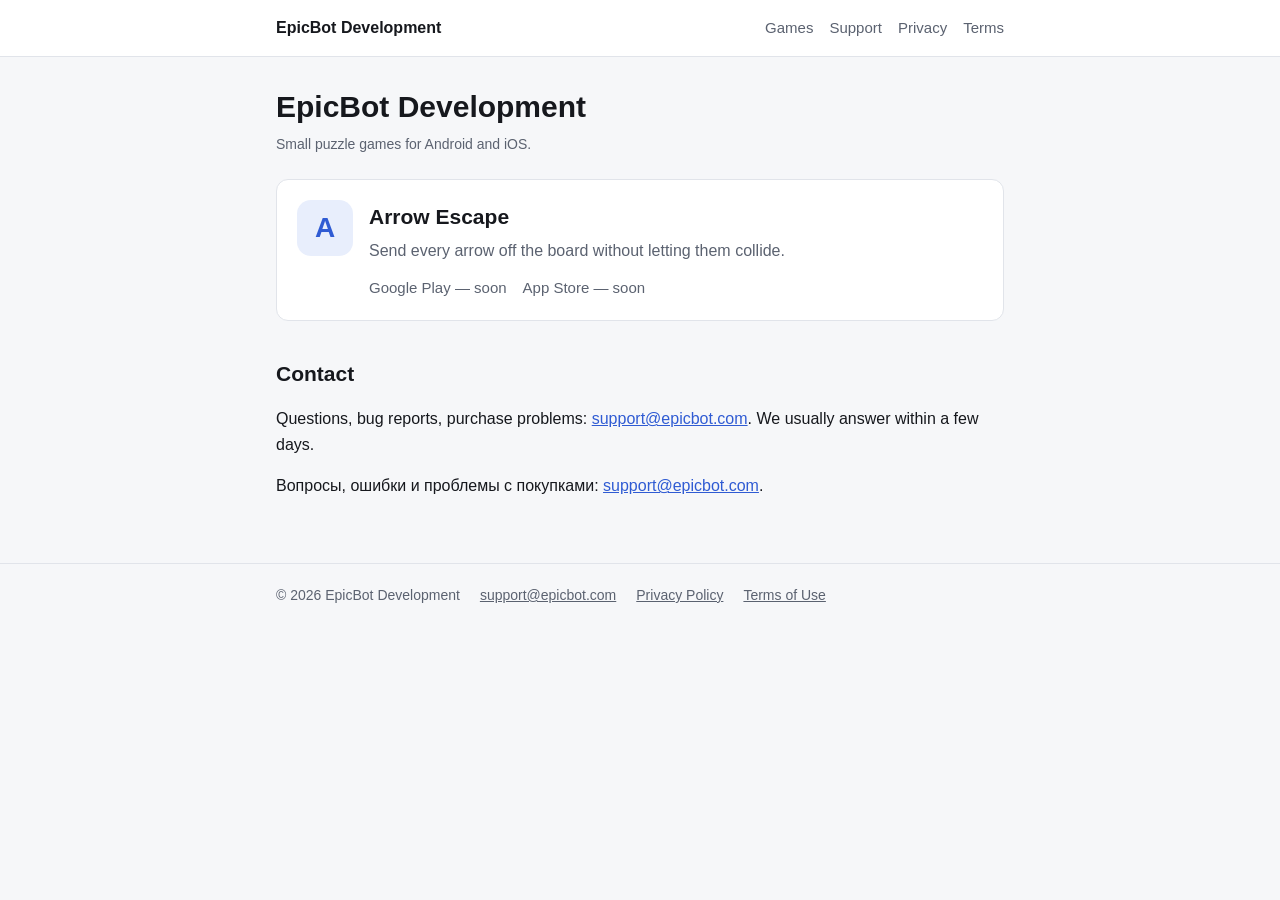
==== index.html @ 5615498a "Initial site" ====
<!doctype html>
<html lang="en">
<head>
  <meta charset="utf-8">
  <meta name="viewport" content="width=device-width, initial-scale=1">
  <title>EpicBot Development</title>
  <meta name="description" content="Mobile puzzle games by EpicBot Development.">
  <link rel="stylesheet" href="style.css">
</head>
<body>
<header class="site">
  <div class="inner">
    <a class="brand" href="index.html">EpicBot Development</a>
    <nav>
      <a href="index.html">Games</a>
      <a href="support.html">Support</a>
      <a href="privacy.html">Privacy</a>
      <a href="terms.html">Terms</a>
    </nav>
  </div>
</header>
<main>
  <h1>EpicBot Development</h1>
  <p class="meta">Small puzzle games for Android and iOS.</p>

  <section class="card app-card">
    <div class="icon" aria-hidden="true">A</div>
    <div>
      <h2>Arrow Escape</h2>
      <p>Send every arrow off the board without letting them collide.</p>
      <div class="links">
        <span class="soon">Google Play — soon</span>
        <span class="soon">App Store — soon</span>
      </div>
    </div>
  </section>

  <h2>Contact</h2>
  <p>Questions, bug reports, purchase problems: <a href="mailto:support@epicbot.com">support@epicbot.com</a>. We usually answer within a few days.</p>
  <p lang="ru">Вопросы, ошибки и проблемы с покупками: <a href="mailto:support@epicbot.com">support@epicbot.com</a>.</p>
</main>
<footer class="site">
  <div class="inner">
    <span>© 2026 EpicBot Development</span>
    <a href="mailto:support@epicbot.com">support@epicbot.com</a>
    <a href="privacy.html">Privacy Policy</a>
    <a href="terms.html">Terms of Use</a>
  </div>
</footer>
</body>
</html>
---- style.css ----
:root {
  --bg: #f6f7f9;
  --surface: #ffffff;
  --text: #16181d;
  --muted: #5b6270;
  --line: #e1e4ea;
  --accent: #2f5bd3;
  --accent-soft: #e8eefc;
  color-scheme: light;
}

@media (prefers-color-scheme: dark) {
  :root {
    --bg: #0f1115;
    --surface: #171a20;
    --text: #e8eaef;
    --muted: #9aa1ae;
    --line: #2a2f38;
    --accent: #8aa8ff;
    --accent-soft: #1d2640;
    color-scheme: dark;
  }
}

* { box-sizing: border-box; }

body {
  margin: 0;
  background: var(--bg);
  color: var(--text);
  font: 16px/1.6 -apple-system, BlinkMacSystemFont, "Segoe UI", Roboto, "Helvetica Neue", Arial, sans-serif;
}

a { color: var(--accent); }

header.site {
  border-bottom: 1px solid var(--line);
  background: var(--surface);
}

header.site .inner,
main,
footer.site .inner {
  max-width: 760px;
  margin: 0 auto;
  padding: 0 16px;
}

header.site .inner {
  display: flex;
  flex-wrap: wrap;
  gap: 8px 20px;
  align-items: center;
  justify-content: space-between;
  min-height: 56px;
}

header.site .brand {
  font-weight: 700;
  color: var(--text);
  text-decoration: none;
}

header.site nav { display: flex; flex-wrap: wrap; gap: 4px 16px; font-size: 15px; }
header.site nav a { color: var(--muted); text-decoration: none; }
header.site nav a:hover, header.site nav a[aria-current="page"] { color: var(--text); }

main { padding-top: 32px; padding-bottom: 48px; }

h1 { font-size: 30px; line-height: 1.2; margin: 0 0 8px; }
h2 { font-size: 21px; margin: 36px 0 8px; }
h3 { font-size: 17px; margin: 24px 0 6px; }

.meta { color: var(--muted); font-size: 14px; margin: 0 0 24px; }

.lang-switch {
  display: inline-flex;
  gap: 4px;
  padding: 4px;
  border: 1px solid var(--line);
  border-radius: 999px;
  background: var(--surface);
  margin-bottom: 24px;
}
.lang-switch a {
  padding: 4px 14px;
  border-radius: 999px;
  text-decoration: none;
  color: var(--muted);
  font-size: 14px;
}
.lang-switch a:hover { background: var(--accent-soft); color: var(--text); }

.card {
  background: var(--surface);
  border: 1px solid var(--line);
  border-radius: 12px;
  padding: 20px;
  margin: 16px 0;
}

.app-card { display: flex; gap: 16px; align-items: flex-start; }
.app-card .icon {
  flex: none;
  width: 56px;
  height: 56px;
  border-radius: 14px;
  background: var(--accent-soft);
  color: var(--accent);
  display: grid;
  place-items: center;
  font-size: 28px;
  font-weight: 700;
}
.app-card h2 { margin: 0 0 4px; }
.app-card p { margin: 0 0 12px; color: var(--muted); }

.links { display: flex; flex-wrap: wrap; gap: 8px 16px; font-size: 15px; }
.soon { color: var(--muted); }

.table-wrap { overflow-x: auto; margin: 12px 0; }
table { border-collapse: collapse; width: 100%; font-size: 15px; min-width: 560px; }
th, td { text-align: left; vertical-align: top; padding: 10px 12px; border-bottom: 1px solid var(--line); }
th { color: var(--muted); font-weight: 600; font-size: 14px; }

hr.lang { border: 0; border-top: 1px solid var(--line); margin: 56px 0 32px; }

footer.site { border-top: 1px solid var(--line); color: var(--muted); font-size: 14px; }
footer.site .inner { padding-top: 20px; padding-bottom: 32px; display: flex; flex-wrap: wrap; gap: 8px 20px; }
footer.site a { color: var(--muted); }
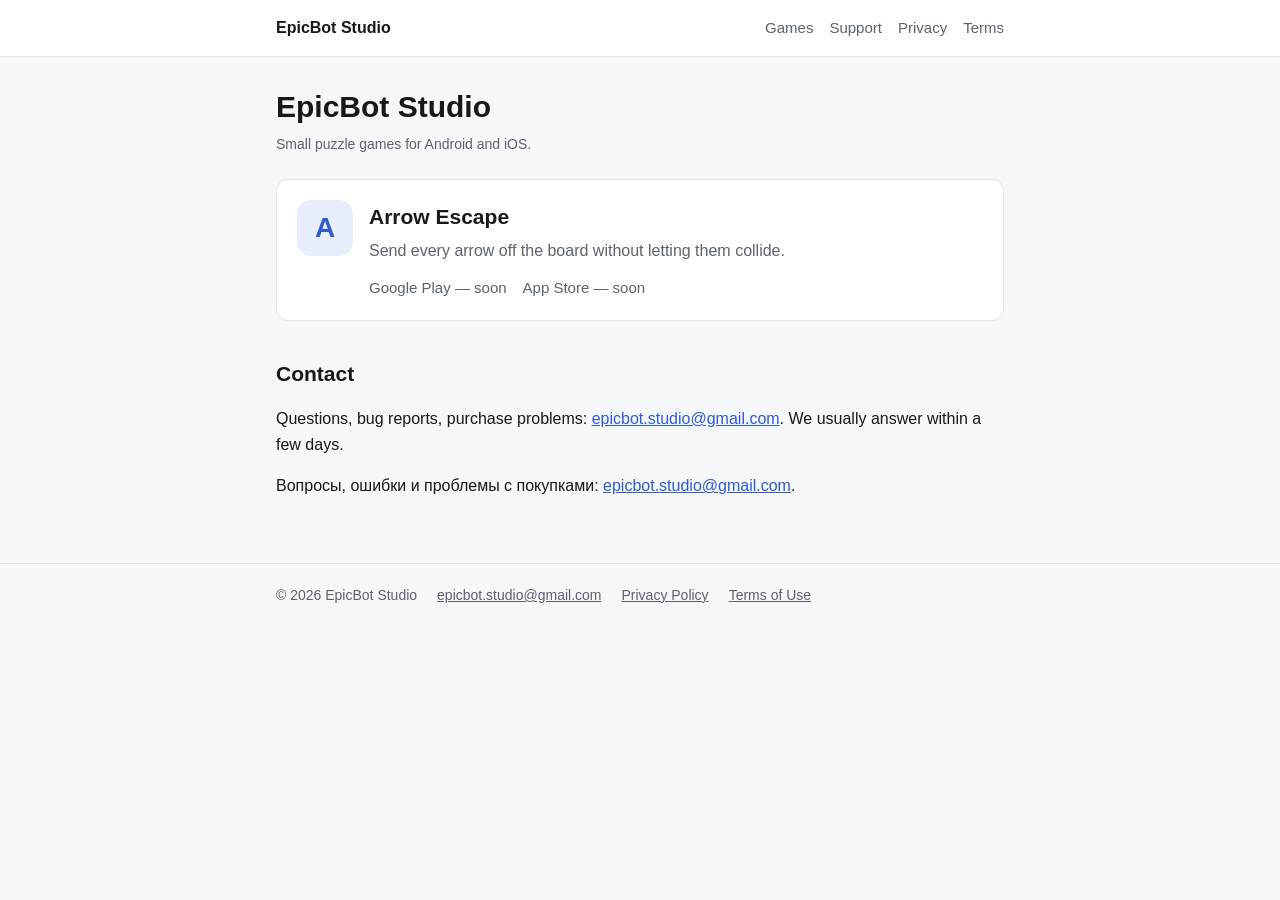
==== commit 80693571: "Studio name EpicBot Studio, contact epicbot.studio@gmail.com" ====
--- a/index.html
+++ b/index.html
@@ -3,14 +3,14 @@
 <head>
   <meta charset="utf-8">
   <meta name="viewport" content="width=device-width, initial-scale=1">
-  <title>EpicBot Development</title>
-  <meta name="description" content="Mobile puzzle games by EpicBot Development.">
+  <title>EpicBot Studio</title>
+  <meta name="description" content="Mobile puzzle games by EpicBot Studio.">
   <link rel="stylesheet" href="style.css">
 </head>
 <body>
 <header class="site">
   <div class="inner">
-    <a class="brand" href="index.html">EpicBot Development</a>
+    <a class="brand" href="index.html">EpicBot Studio</a>
     <nav>
       <a href="index.html">Games</a>
       <a href="support.html">Support</a>
@@ -20,7 +20,7 @@
   </div>
 </header>
 <main>
-  <h1>EpicBot Development</h1>
+  <h1>EpicBot Studio</h1>
   <p class="meta">Small puzzle games for Android and iOS.</p>
 
   <section class="card app-card">
@@ -36,13 +36,13 @@
   </section>
 
   <h2>Contact</h2>
-  <p>Questions, bug reports, purchase problems: <a href="mailto:support@epicbot.com">support@epicbot.com</a>. We usually answer within a few days.</p>
-  <p lang="ru">Вопросы, ошибки и проблемы с покупками: <a href="mailto:support@epicbot.com">support@epicbot.com</a>.</p>
+  <p>Questions, bug reports, purchase problems: <a href="mailto:epicbot.studio@gmail.com">epicbot.studio@gmail.com</a>. We usually answer within a few days.</p>
+  <p lang="ru">Вопросы, ошибки и проблемы с покупками: <a href="mailto:epicbot.studio@gmail.com">epicbot.studio@gmail.com</a>.</p>
 </main>
 <footer class="site">
   <div class="inner">
-    <span>© 2026 EpicBot Development</span>
-    <a href="mailto:support@epicbot.com">support@epicbot.com</a>
+    <span>© 2026 EpicBot Studio</span>
+    <a href="mailto:epicbot.studio@gmail.com">epicbot.studio@gmail.com</a>
     <a href="privacy.html">Privacy Policy</a>
     <a href="terms.html">Terms of Use</a>
   </div>
